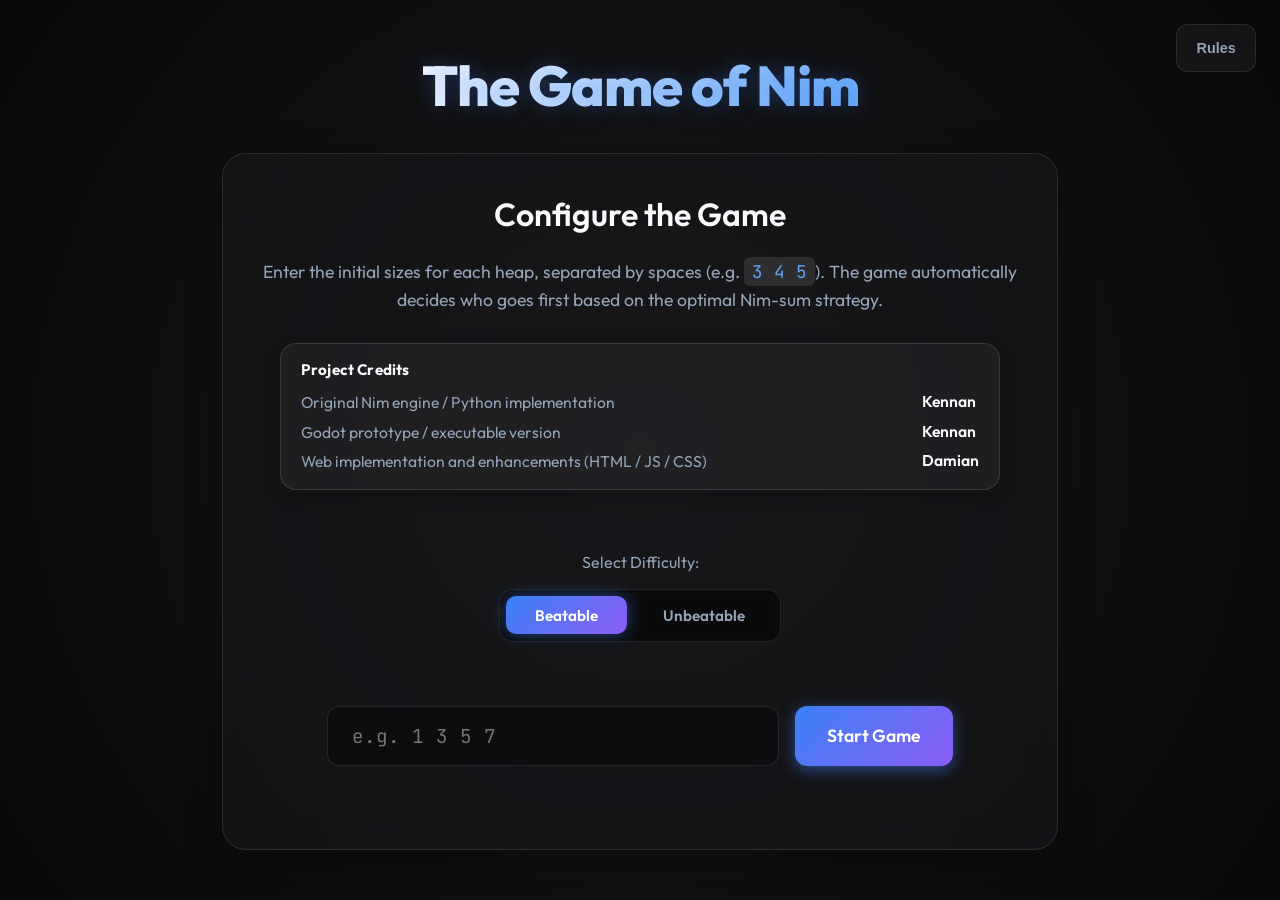
==== docs/index.html @ 415c8422 "Update Project Credits and role descriptions" ====
<!DOCTYPE html>
<html lang="en">

<head>
    <meta charset="UTF-8">
    <meta name="viewport" content="width=device-width, initial-scale=1.0">
    <title>Nim Game</title>
    <meta name="description" content="A graphical implementation of the classic game of Nim.">
    <link rel="stylesheet" href="style.css">
    <link
        href="https://fonts.googleapis.com/css2?family=Outfit:wght@300;400;600;800&family=JetBrains+Mono:wght@400&display=swap"
        rel="stylesheet">
</head>

<body>
    <div id="app">
        <button id="rules-btn" class="icon-btn" title="How to Play">Rules</button>
        <header>
            <h1 class="glow-text">The Game of Nim</h1>
        </header>

        <main>
            <!-- Setup Screen -->
            <section id="setup-screen" class="glass-panel active">
                <h2>Configure the Game</h2>
                <p>Enter the initial sizes for each heap, separated by spaces (e.g. <code>3 4 5</code>). The game
                    automatically decides who goes first based on the optimal Nim-sum strategy.</p>

                <div class="attribution-box">
                    <div class="attribution-title">Project Credits</div>
                    <div class="attribution-grid">
                        <div class="attr-role">Original Nim engine / Python implementation</div>
                        <div class="attr-name">Kennan</div>

                        <div class="attr-role">Godot prototype / executable version</div>
                        <div class="attr-name">Kennan</div>

                        <div class="attr-role">Web implementation and enhancements (HTML / JS / CSS)</div>
                        <div class="attr-name">Damian</div>
                    </div>
                </div>

                <div class="difficulty-section">
                    <p>Select Difficulty:</p>
                    <div class="difficulty-group">
                        <button id="difficulty-beatable" class="toggle-btn active">Beatable</button>
                        <button id="difficulty-unbeatable" class="toggle-btn">Unbeatable</button>
                    </div>
                </div>

                <div class="input-group">

                    <input type="text" id="heap-input" value="" placeholder="e.g. 1 3 5 7" />
                    <button id="start-btn" class="primary-btn">Start Game</button>
                </div>

                <div id="setup-error" class="error-msg"></div>
            </section>

            <!-- Game Space -->
            <section id="game-screen" class="glass-panel hidden">
                <div id="game-info">
                    <span id="turn-indicator" class="turn-indicator">Your Turn!</span>
                </div>
                <div id="heaps-container">
                    <!-- Heaps will be generated here -->
                </div>
                <div id="controls-container" class="hidden">
                    <div class="move-controls">
                        <span id="selection-info">Select a heap to take stones.</span>
                        <div class="input-wrapper">
                            <input type="number" id="take-amount-input" min="1" placeholder="Qty" />
                            <button id="confirm-btn" class="primary-btn disabled" disabled>Confirm Move</button>
                        </div>
                    </div>
                </div>
            </section>

            <!-- Game Over Screen -->
            <section id="game-over-screen" class="glass-panel hidden">
                <h2 id="winner-text" class="glow-text">Game Over</h2>
                <p id="winner-subtext"></p>
                <div class="game-over-controls">
                    <button id="restart-btn" class="primary-btn">Play Again</button>
                    <button id="strategy-btn" class="secondary-btn hidden">How to win Nim</button>
                </div>
            </section>
        </main>

        <!-- Rules Modal -->
        <div id="rules-overlay" class="overlay hidden">
            <div id="rules-modal" class="glass-panel modal">
                <button id="close-rules" class="close-btn">&times;</button>
                <h2>How to Play Nim</h2>
                <div class="rules-content">
                    <div class="rule-item">
                        <span class="rule-num">1</span>
                        <p>The game starts with several heaps of stones.</p>
                    </div>
                    <div class="rule-item">
                        <span class="rule-num">2</span>
                        <p>On your turn, you can take away as many stones as you want from any <strong>one</strong>
                            heap.</p>
                    </div>
                    <div class="rule-item">
                        <span class="rule-num">3</span>
                        <p>The player who removes the last stone from the board wins the game!</p>
                    </div>
                </div>
                <button id="got-it-btn" class="primary-btn">Got it!</button>
            </div>
        </div>

        <!-- Strategy Modal -->
        <div id="strategy-overlay" class="overlay hidden">
            <div id="strategy-modal" class="glass-panel modal">
                <button id="close-strategy" class="close-btn">&times;</button>
                <h2>The Nim-Sum Strategy</h2>
                <div class="rules-content">
                    <p>First, switch each heap's chip count to <strong>binary</strong> (base 2), e.g.
                        <code>110101</code> for <code>53</code> or <code>100101</code> for <code>37</code>.
                    </p>

                    <p>Compare the binary digits at each position (<code>2^0</code>, <code>2^1</code>, etc.).
                        <br>• 0 and 0 output <strong>0</strong>
                        <br>• 0 and 1 output <strong>1</strong>
                        <br>• 1 and 1 output <strong>0</strong>
                    </p>

                    <div class="example-box">
                        <strong>Example Case:</strong>
                        <p>For pile sizes <strong>1, 2, and 3</strong>:</p>
                        <code>1  -> 01</code><br>
                        <code>2  -> 10</code><br>
                        <code>3  -> 11</code><br>
                        <hr>
                        <code>Nim-Sum -> 00</code>
                        <p>Since the result is <code>00</code>, the player who starts from this position will
                            <strong>lose</strong> against perfect play.
                        </p>
                    </div>

                    <p>The goal is to move so that your opponent is left with a <strong>Nim-Sum of 0</strong>. To do
                        this you can calculate the Nim-Sum of your position and figure out how many chips need to be
                        subtracted to change it to 0. If you do this every turn, victory is guaranteed!</p>
                </div>
                <button id="close-strategy-btn" class="primary-btn">Mastered it!</button>
            </div>
        </div>
    </div>
    <script src="script.js"></script>
</body>

</html>
---- docs/style.css ----
:root {
    --bg-color-1: #09090b;
    --bg-color-2: #18181b;
    --text-primary: #f8fafc;
    --text-secondary: #94a3b8;
    --accent-color: #3b82f6;
    --accent-glow: rgba(59, 130, 246, 0.5);
    --accent-hover: #60a5fa;
    --stone-color: #8b5cf6;
    --stone-glow: rgba(139, 92, 246, 0.6);
    --stone-hover: #a78bfa;
    --danger-color: #ef4444;
    --danger-glow: rgba(239, 68, 68, 0.5);
    
    --glass-bg: rgba(24, 24, 27, 0.6);
    --glass-border: rgba(255, 255, 255, 0.1);
    --glass-shadow: 0 8px 32px 0 rgba(0, 0, 0, 0.37);
    --backdrop-blur: blur(16px);
}

* {
    margin: 0;
    padding: 0;
    box-sizing: border-box;
}

body {
    font-family: 'Outfit', sans-serif;
    background: radial-gradient(circle at center, var(--bg-color-2), var(--bg-color-1));
    color: var(--text-primary);
    min-height: 100vh;
    display: flex;
    justify-content: center;
    align-items: center;
    overflow-x: hidden;
}

#app {
    width: 100%;
    max-width: 900px;
    padding: 2rem;
    display: flex;
    flex-direction: column;
    gap: 2rem;
    align-items: center;
}

header {
    text-align: center;
}

.glow-text {
    font-size: 3.5rem;
    font-weight: 800;
    background: linear-gradient(135deg, #fff, var(--accent-hover));
    -webkit-background-clip: text;
    background-clip: text;
    -webkit-text-fill-color: transparent;
    text-shadow: 0 0 20px rgba(59, 130, 246, 0.3);
    letter-spacing: -1px;
}

.glass-panel {
    background: var(--glass-bg);
    border: 1px solid var(--glass-border);
    backdrop-filter: var(--backdrop-blur);
    -webkit-backdrop-filter: var(--backdrop-blur);
    border-radius: 24px;
    padding: 2.5rem;
    box-shadow: var(--glass-shadow);
    width: 100%;
    text-align: center;
    display: none;
    opacity: 0;
    transform: translateY(20px);
    transition: opacity 0.2s ease, transform 0.2s ease;
}

.glass-panel.active {
    display: flex;
    flex-direction: column;
    gap: 1.5rem;
    opacity: 1;
    transform: translateY(0);
}

h2 {
    font-size: 2rem;
    font-weight: 600;
    color: var(--text-primary);
}

p {
    color: var(--text-secondary);
    line-height: 1.6;
    font-size: 1.1rem;
}

code {
    font-family: 'JetBrains Mono', monospace;
    background: rgba(255, 255, 255, 0.1);
    padding: 0.2rem 0.5rem;
    border-radius: 6px;
    color: var(--accent-hover);
}

.difficulty-section {
    margin: 1.5rem 0;
    display: flex;
    flex-direction: column;
    gap: 0.8rem;
    align-items: center;
}

.difficulty-section p {
    font-size: 1rem;
    color: var(--text-secondary);
}

.difficulty-group {
    display: flex;
    gap: 0.5rem;
    background: rgba(0, 0, 0, 0.5);
    padding: 0.4rem;
    border-radius: 14px;
    border: 1px solid var(--glass-border);
    backdrop-filter: blur(8px);
}

.toggle-btn {
    background: transparent;
    color: var(--text-secondary);
    border: none;
    padding: 0.6rem 1.8rem;
    border-radius: 10px;
    font-family: 'Outfit', sans-serif;
    font-size: 0.95rem;
    font-weight: 600;
    cursor: pointer;
    transition: all 0.3s cubic-bezier(0.4, 0, 0.2, 1);
}

.toggle-btn:hover:not(.active) {
    color: var(--text-primary);
    background: rgba(255, 255, 255, 0.05);
}

.toggle-btn.active {
    background: linear-gradient(135deg, var(--accent-color), var(--stone-color));
    color: white;
    box-shadow: 0 0 15px var(--accent-glow);
}

.input-group {

    display: flex;
    gap: 1rem;
    justify-content: center;
    margin-top: 1rem;
}

input[type="text"] {
    background: rgba(0,0,0,0.3);
    border: 1px solid var(--glass-border);
    border-radius: 12px;
    padding: 1rem 1.5rem;
    color: var(--text-primary);
    font-family: 'JetBrains Mono', monospace;
    font-size: 1.2rem;
    width: 60%;
    outline: none;
    transition: all 0.3s ease;
}

input[type="text"]:focus {
    border-color: var(--accent-color);
    box-shadow: 0 0 15px var(--accent-glow);
}

.primary-btn {
    background: linear-gradient(135deg, var(--accent-color), var(--stone-color));
    color: white;
    font-family: 'Outfit', sans-serif;
    font-size: 1.1rem;
    font-weight: 600;
    padding: 1rem 2rem;
    border: none;
    border-radius: 12px;
    cursor: pointer;
    box-shadow: 0 4px 15px var(--accent-glow);
    transition: all 0.3s ease;
}

.primary-btn:hover:not(:disabled) {
    transform: translateY(-2px);
    box-shadow: 0 8px 25px var(--accent-glow);
    filter: brightness(1.1);
}

.primary-btn:active:not(:disabled) {
    transform: translateY(1px);
}

.primary-btn.disabled {
    background: var(--bg-color-2);
    box-shadow: none;
    color: var(--text-secondary);
    cursor: not-allowed;
    opacity: 0.7;
}

.secondary-btn {
    background: linear-gradient(135deg, var(--stone-color), #4f46e5);
    color: white;
    font-family: 'Outfit', sans-serif;
    font-size: 1.1rem;
    font-weight: 600;
    padding: 1rem 2rem;
    border: none;
    border-radius: 12px;
    cursor: pointer;
    box-shadow: 0 4px 15px var(--stone-glow);
    transition: all 0.3s ease;
}

.secondary-btn:hover:not(:disabled) {
    transform: translateY(-2px);
    box-shadow: 0 8px 25px var(--stone-glow);
    filter: brightness(1.1);
}

.secondary-btn:active:not(:disabled) {
    transform: translateY(1px);
}

.game-over-controls {
    display: flex;
    gap: 1.5rem;
    justify-content: center;
    margin-top: 1rem;
    flex-wrap: wrap;
    width: 100%;
}

@media (max-width: 600px) {
    .game-over-controls {
        flex-direction: column;
        align-items: stretch;
        gap: 1rem;
    }
    
    .primary-btn, .secondary-btn {
        width: 100%;
        padding: 0.8rem 1.5rem;
        font-size: 1rem;
    }
}

.hidden {
    display: none !important;
}

.error-msg {
    color: var(--danger-color);
    font-size: 0.9rem;
    min-height: 1.2rem;
}

/* Game Space */
#game-info {
    margin-bottom: 2rem;
}

.turn-indicator {
    font-size: 1.5rem;
    font-weight: 600;
    padding: 0.5rem 1.5rem;
    border-radius: 50px;
    background: rgba(255,255,255,0.05);
    border: 1px solid var(--glass-border);
    transition: all 0.3s ease;
}

.turn-player {
    color: var(--accent-hover);
    box-shadow: 0 0 20px var(--accent-glow);
    border-color: var(--accent-color);
}

.turn-bot {
    color: var(--danger-color);
    box-shadow: 0 0 20px var(--danger-glow);
    border-color: var(--danger-color);
}

#heaps-container {
    display: flex;
    flex-wrap: wrap;
    justify-content: center;
    gap: 2.5rem;
    margin-bottom: 2rem;
}

.heap {
    display: flex;
    flex-direction: column-reverse; /* Stack from bottom to top */
    gap: 0.5rem;
    align-items: center;
    padding: 1rem;
    border-radius: 16px;
    transition: all 0.3s ease;
    border: 1px solid transparent;
}

.heap.hoverable:hover {
    background: rgba(255,255,255,0.03);
    border-color: var(--glass-border);
}

.heap.disabled {
    opacity: 0.6;
    pointer-events: none;
    filter: grayscale(0.5);
}

.stone {
    width: 50px;
    height: 15px;
    background: var(--stone-color);
    border-radius: 8px;
    box-shadow: 0 0 10px var(--stone-glow), inset 0 0 5px rgba(255,255,255,0.5);
    cursor: pointer;
    transition: all 0.2s ease;
    position: relative;
    overflow: hidden;
}

.stone::after {
    content: '';
    position: absolute;
    top: 0;
    left: -100%;
    width: 50%;
    height: 100%;
    background: linear-gradient(90deg, transparent, rgba(255,255,255,0.4), transparent);
    animation: shine 3s infinite;
}

@keyframes shine {
    0% { left: -100%; }
    20% { left: 200%; }
    100% { left: 200%; }
}

.stone:hover, .stone.selected {
    background: var(--stone-hover);
    box-shadow: 0 0 20px var(--stone-glow), inset 0 0 8px rgba(255,255,255,0.8);
    transform: scale(1.05);
}

.stone.removing {
    animation: popOut 0.4s ease forwards;
}

@keyframes popOut {
    0% { transform: scale(1); opacity: 1; }
    50% { transform: scale(1.2); opacity: 0.8; }
    100% { transform: scale(0); opacity: 0; }
}

#controls-container {
    display: flex;
    flex-direction: column;
    align-items: center;
    gap: 1.5rem;
    min-height: 120px;
}

.move-controls {
    display: flex;
    flex-direction: column;
    gap: 1rem;
    align-items: center;
}

.input-wrapper {
    display: flex;
    gap: 0.5rem;
    align-items: center;
}

#take-amount-input {
    background: rgba(0,0,0,0.3);
    border: 1px solid var(--glass-border);
    border-radius: 12px;
    padding: 0.8rem;
    color: var(--text-primary);
    font-family: 'JetBrains Mono', monospace;
    font-size: 1.2rem;
    width: 80px;
    text-align: center;
    outline: none;
    transition: all 0.3s ease;
}

#take-amount-input:focus {
    border-color: var(--accent-color);
    box-shadow: 0 0 15px var(--accent-glow);
}

#selection-info {
    font-size: 1.1rem;
    font-weight: 600;
}

.heap.selected {
    background: rgba(59, 130, 246, 0.1);
    border-color: var(--accent-color);
    box-shadow: 0 0 20px rgba(59, 130, 246, 0.1);
}

/* Floating Rules Button */
.icon-btn {
    position: fixed;
    top: 1.5rem;
    right: 1.5rem;
    height: 48px;
    padding: 0 1.2rem;
    border-radius: 12px;
    border: 1px solid rgba(255, 255, 255, 0.1);
    background: rgba(24, 24, 27, 0.8);
    backdrop-filter: blur(10px);
    -webkit-backdrop-filter: blur(10px);
    color: var(--text-secondary);
    font-size: 0.9rem;
    font-weight: 600;
    cursor: pointer;
    z-index: 1000;
    transition: all 0.2s ease;
    display: flex;
    align-items: center;
    justify-content: center;
}

.icon-btn:hover {
    background: rgba(255, 255, 255, 0.1);
    color: white;
    border-color: rgba(255, 255, 255, 0.2);
}

.icon-btn:focus-visible {
    outline: 2px solid white;
    outline-offset: 2px;
}

/* Modal Styling */
.overlay {
    position: fixed;
    top: 0;
    left: 0;
    width: 100%;
    height: 100%;
    background: rgba(0, 0, 0, 0.5);
    backdrop-filter: blur(8px);
    -webkit-backdrop-filter: blur(8px);
    display: flex;
    justify-content: center;
    align-items: center;
    z-index: 2000;
    opacity: 1;
    transition: opacity 0.3s ease;
}

.overlay.hidden {
    display: none !important;
    opacity: 0;
}

.modal {
    max-width: 500px;
    width: 90%;
    max-height: 85vh;
    padding: 3rem 2rem 2rem 2rem;
    position: relative;
    overflow-y: auto;
    display: flex !important;
    flex-direction: column;
    gap: 1.5rem;
    opacity: 1 !important;
    transform: translateY(0) !important;
}

.modal::-webkit-scrollbar {
    width: 6px;
}

.modal::-webkit-scrollbar-track {
    background: transparent;
}

.modal::-webkit-scrollbar-thumb {
    background: var(--accent-color);
    border-radius: 10px;
}

.close-btn {
    position: absolute;
    top: 1rem;
    right: 1.5rem;
    background: none;
    border: none;
    color: var(--text-secondary);
    font-size: 2rem;
    cursor: pointer;
    transition: color 0.2s ease;
}

.close-btn:hover {
    color: var(--danger-color);
}

.rules-content {
    text-align: left;
    display: flex;
    flex-direction: column;
    gap: 1.5rem;
}

.rule-item {
    display: flex;
    gap: 1.2rem;
    align-items: flex-start;
}

.rule-num {
    background: linear-gradient(135deg, var(--accent-color), var(--stone-color));
    width: 32px;
    height: 32px;
    min-width: 32px;
    border-radius: 50%;
    display: flex;
    align-items: center;
    justify-content: center;
    font-weight: 800;
    font-size: 1rem;
    box-shadow: 0 0 10px var(--accent-glow);
}

.rule-item p {
    font-size: 1rem;
    margin: 0;
}

.rules-content p {
    font-size: 1.05rem;
    margin-bottom: 0.5rem;
}

.example-box {
    background: rgba(0, 0, 0, 0.2);
    border: 1px dashed var(--glass-border);
    border-radius: 12px;
    padding: 1.5rem;
    margin: 1rem 0;
    font-family: 'JetBrains Mono', monospace;
    text-align: center;
}

.example-box strong {
    display: block;
    margin-bottom: 0.8rem;
    color: var(--accent-hover);
    font-family: 'Outfit', sans-serif;
}

.example-box code {
    font-size: 1.1rem;
    background: none;
    padding: 0;
}

.example-box hr {
    border: none;
    border-top: 1px solid var(--glass-border);
    margin: 0.5rem auto;
    width: 60px;
}

.rule-item strong {
    color: var(--accent-hover);
}

.setup-actions {
    width: 100%;
    display: flex;
    justify-content: flex-end;
    margin: -0.15rem 0 0.35rem 0;
}
.attribution-box {
    width: 100%;
    max-width: 720px;
    margin: 0.25rem auto 0.75rem auto;
    padding: 1rem 1.25rem;
    text-align: left;
    background: rgba(255, 255, 255, 0.045);
    border: 1px solid rgba(255, 255, 255, 0.12);
    border-radius: 16px;
    box-shadow: 0 6px 20px rgba(0, 0, 0, 0.18);
}

.attribution-title {
    font-size: 0.95rem;
    font-weight: 700;
    letter-spacing: 0.01em;
    text-transform: none;
    color: var(--text-primary);
    margin-bottom: 0.75rem;
}

.attribution-grid {
    display: grid;
    grid-template-columns: 1fr auto;
    gap: 0.45rem 1rem;
    align-items: start;
}

.attr-role {
    color: var(--text-secondary);
    font-size: 0.98rem;
    line-height: 1.45;
}

.attr-name {
    color: var(--text-primary);
    font-size: 0.98rem;
    font-weight: 600;
    white-space: nowrap;
}

@media (max-width: 640px) {
    .attribution-grid {
        grid-template-columns: 1fr;
    }

    .attr-name {
        margin-bottom: 0.45rem;
    }
}
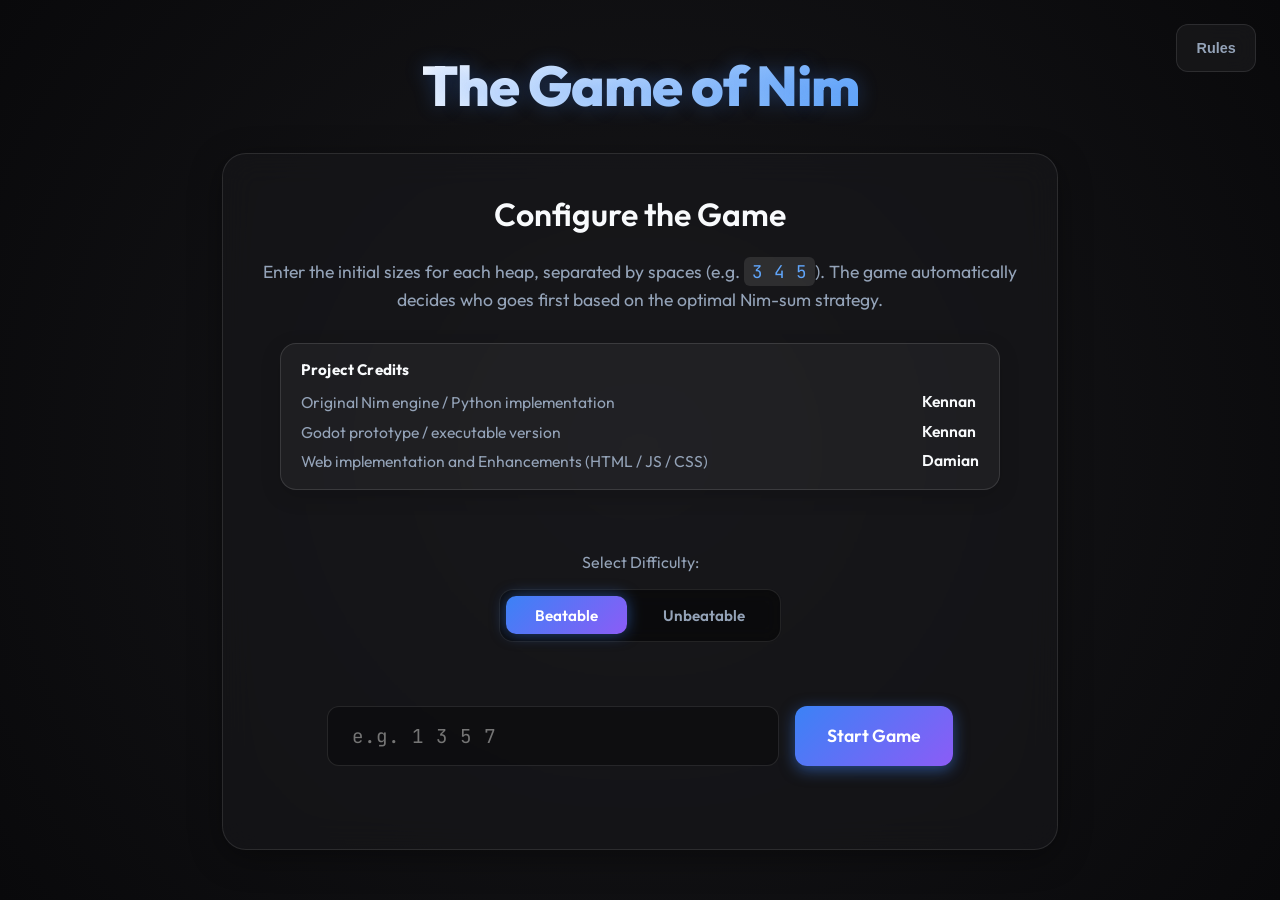
==== commit 130a47f5: "Capitalize Enhancements in Project Credits" ====
--- a/docs/index.html
+++ b/docs/index.html
@@ -35,7 +35,7 @@
                         <div class="attr-role">Godot prototype / executable version</div>
                         <div class="attr-name">Kennan</div>
 
-                        <div class="attr-role">Web implementation and enhancements (HTML / JS / CSS)</div>
+                        <div class="attr-role">Web implementation and Enhancements (HTML / JS / CSS)</div>
                         <div class="attr-name">Damian</div>
                     </div>
                 </div>
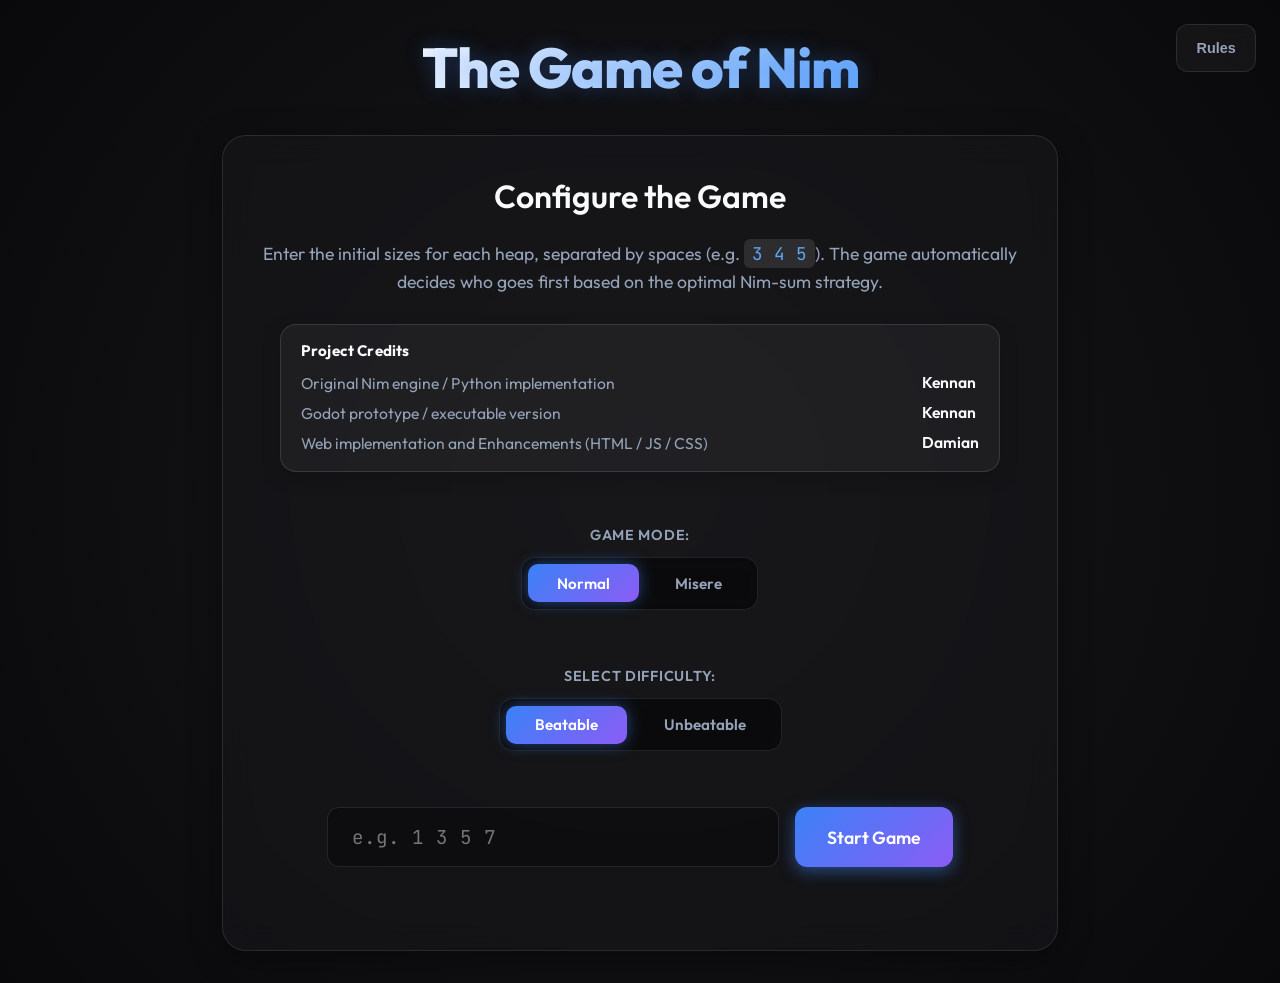
==== commit bdf873d4: "Rename stones to chips across the entire project" ====
--- a/docs/index.html
+++ b/docs/index.html
@@ -40,7 +40,16 @@
                     </div>
                 </div>
 
+                <div class="mode-section">
+                    <p>Game Mode:</p>
+                    <div class="mode-group">
+                        <button id="mode-normal" class="toggle-btn active">Normal</button>
+                        <button id="mode-misere" class="toggle-btn">Misere</button>
+                    </div>
+                </div>
+
                 <div class="difficulty-section">
+
                     <p>Select Difficulty:</p>
                     <div class="difficulty-group">
                         <button id="difficulty-beatable" class="toggle-btn active">Beatable</button>
@@ -67,7 +76,7 @@
                 </div>
                 <div id="controls-container" class="hidden">
                     <div class="move-controls">
-                        <span id="selection-info">Select a heap to take stones.</span>
+                        <span id="selection-info">Select a heap to take chips.</span>
                         <div class="input-wrapper">
                             <input type="number" id="take-amount-input" min="1" placeholder="Qty" />
                             <button id="confirm-btn" class="primary-btn disabled" disabled>Confirm Move</button>
@@ -95,16 +104,16 @@
                 <div class="rules-content">
                     <div class="rule-item">
                         <span class="rule-num">1</span>
-                        <p>The game starts with several heaps of stones.</p>
+                        <p>The game starts with several heaps of chips.</p>
                     </div>
                     <div class="rule-item">
                         <span class="rule-num">2</span>
-                        <p>On your turn, you can take away as many stones as you want from any <strong>one</strong>
+                        <p>On your turn, you can take away as many chips as you want from any <strong>one</strong>
                             heap.</p>
                     </div>
                     <div class="rule-item">
                         <span class="rule-num">3</span>
-                        <p>The player who removes the last stone from the board wins the game!</p>
+                        <p>The player who removes the last chip from the board wins the game!</p>
                     </div>
                 </div>
                 <button id="got-it-btn" class="primary-btn">Got it!</button>
--- a/docs/style.css
+++ b/docs/style.css
@@ -6,9 +6,9 @@
     --accent-color: #3b82f6;
     --accent-glow: rgba(59, 130, 246, 0.5);
     --accent-hover: #60a5fa;
-    --stone-color: #8b5cf6;
-    --stone-glow: rgba(139, 92, 246, 0.6);
-    --stone-hover: #a78bfa;
+    --chip-color: #8b5cf6;
+    --chip-glow: rgba(139, 92, 246, 0.6);
+    --chip-hover: #a78bfa;
     --danger-color: #ef4444;
     --danger-glow: rgba(239, 68, 68, 0.5);
     
@@ -104,20 +104,23 @@
     color: var(--accent-hover);
 }
 
-.difficulty-section {
-    margin: 1.5rem 0;
+.mode-section, .difficulty-section {
+    margin: 1rem 0;
     display: flex;
     flex-direction: column;
-    gap: 0.8rem;
-    align-items: center;
-}
-
-.difficulty-section p {
-    font-size: 1rem;
+    gap: 0.6rem;
+    align-items: center;
+}
+
+.mode-section p, .difficulty-section p {
+    font-size: 0.9rem;
     color: var(--text-secondary);
-}
-
-.difficulty-group {
+    text-transform: uppercase;
+    letter-spacing: 0.05em;
+    font-weight: 600;
+}
+
+.mode-group, .difficulty-group {
     display: flex;
     gap: 0.5rem;
     background: rgba(0, 0, 0, 0.5);
@@ -146,7 +149,7 @@
 }
 
 .toggle-btn.active {
-    background: linear-gradient(135deg, var(--accent-color), var(--stone-color));
+    background: linear-gradient(135deg, var(--accent-color), var(--chip-color));
     color: white;
     box-shadow: 0 0 15px var(--accent-glow);
 }
@@ -178,7 +181,7 @@
 }
 
 .primary-btn {
-    background: linear-gradient(135deg, var(--accent-color), var(--stone-color));
+    background: linear-gradient(135deg, var(--accent-color), var(--chip-color));
     color: white;
     font-family: 'Outfit', sans-serif;
     font-size: 1.1rem;
@@ -210,7 +213,7 @@
 }
 
 .secondary-btn {
-    background: linear-gradient(135deg, var(--stone-color), #4f46e5);
+    background: linear-gradient(135deg, var(--chip-color), #4f46e5);
     color: white;
     font-family: 'Outfit', sans-serif;
     font-size: 1.1rem;
@@ -219,13 +222,13 @@
     border: none;
     border-radius: 12px;
     cursor: pointer;
-    box-shadow: 0 4px 15px var(--stone-glow);
+    box-shadow: 0 4px 15px var(--chip-glow);
     transition: all 0.3s ease;
 }
 
 .secondary-btn:hover:not(:disabled) {
     transform: translateY(-2px);
-    box-shadow: 0 8px 25px var(--stone-glow);
+    box-shadow: 0 8px 25px var(--chip-glow);
     filter: brightness(1.1);
 }
 
@@ -323,19 +326,19 @@
     filter: grayscale(0.5);
 }
 
-.stone {
+.chip {
     width: 50px;
     height: 15px;
-    background: var(--stone-color);
+    background: var(--chip-color);
     border-radius: 8px;
-    box-shadow: 0 0 10px var(--stone-glow), inset 0 0 5px rgba(255,255,255,0.5);
+    box-shadow: 0 0 10px var(--chip-glow), inset 0 0 5px rgba(255,255,255,0.5);
     cursor: pointer;
     transition: all 0.2s ease;
     position: relative;
     overflow: hidden;
 }
 
-.stone::after {
+.chip::after {
     content: '';
     position: absolute;
     top: 0;
@@ -352,13 +355,13 @@
     100% { left: 200%; }
 }
 
-.stone:hover, .stone.selected {
-    background: var(--stone-hover);
-    box-shadow: 0 0 20px var(--stone-glow), inset 0 0 8px rgba(255,255,255,0.8);
+.chip:hover, .chip.selected {
+    background: var(--chip-hover);
+    box-shadow: 0 0 20px var(--chip-glow), inset 0 0 8px rgba(255,255,255,0.8);
     transform: scale(1.05);
 }
 
-.stone.removing {
+.chip.removing {
     animation: popOut 0.4s ease forwards;
 }
 
@@ -533,7 +536,7 @@
 }
 
 .rule-num {
-    background: linear-gradient(135deg, var(--accent-color), var(--stone-color));
+    background: linear-gradient(135deg, var(--accent-color), var(--chip-color));
     width: 32px;
     height: 32px;
     min-width: 32px;
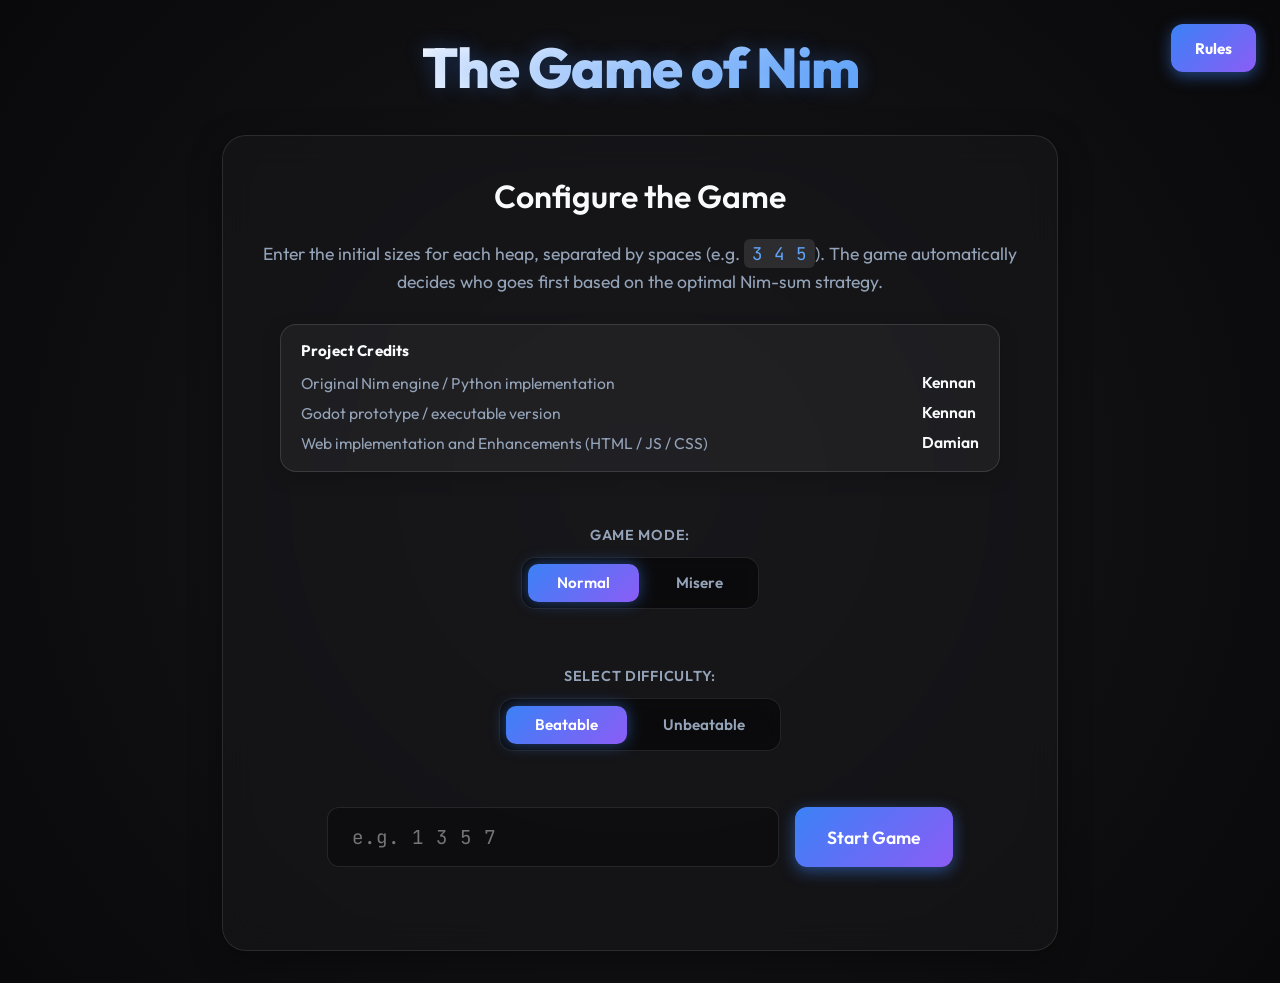
==== commit 94ebae21: "Update Misere strategy explanation and refine logic comments" ====
--- a/docs/index.html
+++ b/docs/index.html
@@ -113,7 +113,13 @@
                     </div>
                     <div class="rule-item">
                         <span class="rule-num">3</span>
-                        <p>The player who removes the last chip from the board wins the game!</p>
+                        <p><strong>Normal Mode:</strong> The player who removes the last chip <em>wins</em> the game.
+                        </p>
+                    </div>
+                    <div class="rule-item">
+                        <span class="rule-num">4</span>
+                        <p><strong>Misere Mode:</strong> The player who removes the last chip <em>loses</em> the game.
+                        </p>
                     </div>
                 </div>
                 <button id="got-it-btn" class="primary-btn">Got it!</button>
@@ -152,6 +158,8 @@
                     <p>The goal is to move so that your opponent is left with a <strong>Nim-Sum of 0</strong>. To do
                         this you can calculate the Nim-Sum of your position and figure out how many chips need to be
                         subtracted to change it to 0. If you do this every turn, victory is guaranteed!</p>
+
+                    <p>To win Misere nim you must change you strategy when their is only 1 pile greater than 1. You must make sure that you start with a nim-sum of 0 because which means that your opponent will be forced to take the last chip instead ensuring you win.</p>
                 </div>
                 <button id="close-strategy-btn" class="primary-btn">Mastered it!</button>
             </div>
--- a/docs/style.css
+++ b/docs/style.css
@@ -428,27 +428,27 @@
     top: 1.5rem;
     right: 1.5rem;
     height: 48px;
-    padding: 0 1.2rem;
+    padding: 0 1.5rem;
     border-radius: 12px;
-    border: 1px solid rgba(255, 255, 255, 0.1);
-    background: rgba(24, 24, 27, 0.8);
-    backdrop-filter: blur(10px);
-    -webkit-backdrop-filter: blur(10px);
-    color: var(--text-secondary);
-    font-size: 0.9rem;
-    font-weight: 600;
+    border: none;
+    background: linear-gradient(135deg, var(--accent-color), var(--chip-color));
+    color: white;
+    font-family: 'Outfit', sans-serif;
+    font-size: 0.95rem;
+    font-weight: 700;
     cursor: pointer;
     z-index: 1000;
-    transition: all 0.2s ease;
+    transition: all 0.3s cubic-bezier(0.4, 0, 0.2, 1);
     display: flex;
     align-items: center;
     justify-content: center;
+    box-shadow: 0 4px 15px var(--accent-glow);
 }
 
 .icon-btn:hover {
-    background: rgba(255, 255, 255, 0.1);
-    color: white;
-    border-color: rgba(255, 255, 255, 0.2);
+    transform: translateY(-3px) scale(1.05);
+    box-shadow: 0 8px 25px var(--accent-glow);
+    filter: brightness(1.1);
 }
 
 .icon-btn:focus-visible {
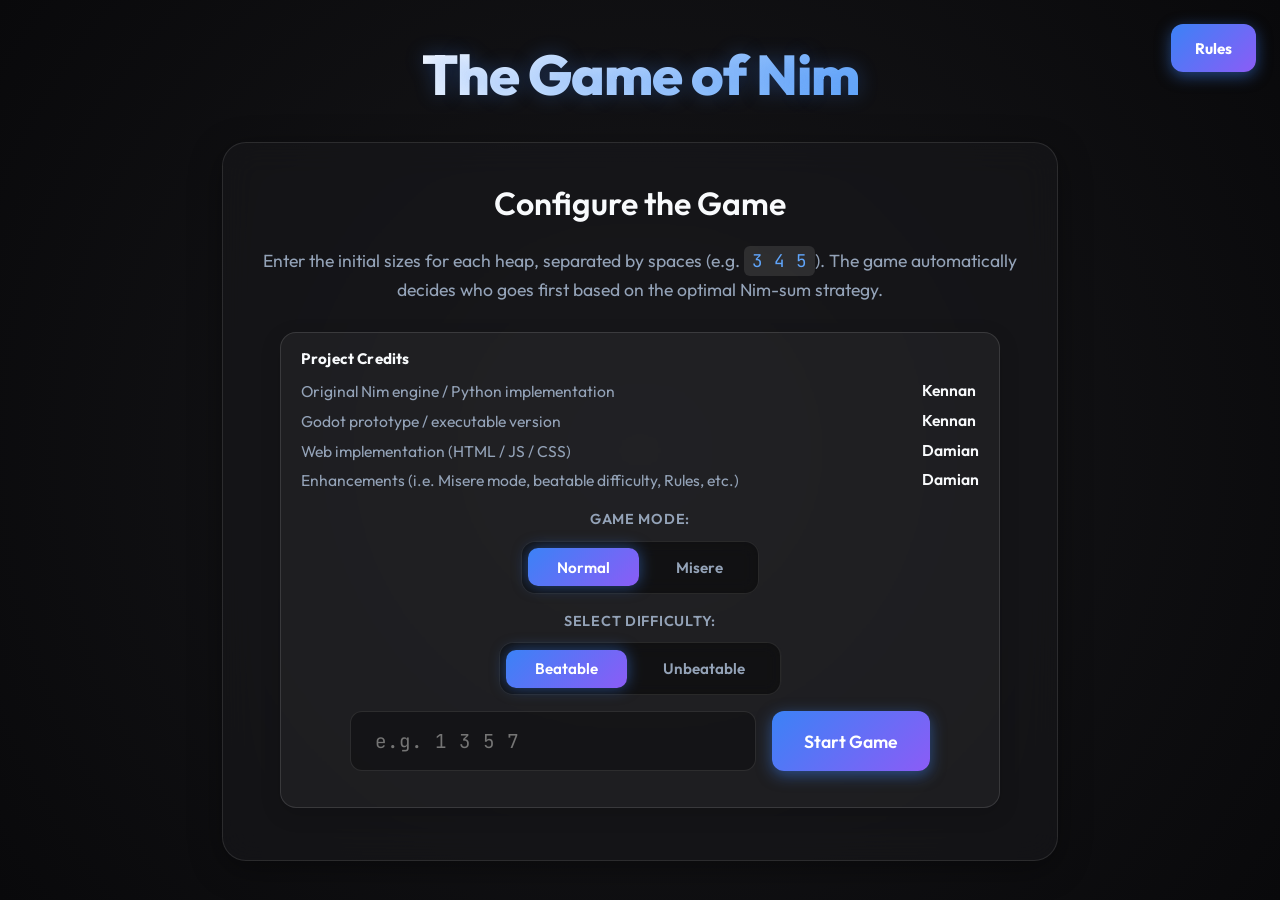
==== commit 70d5747f: "Fix syntax and typos in Project Credits" ====
--- a/docs/index.html
+++ b/docs/index.html
@@ -35,35 +35,37 @@
                         <div class="attr-role">Godot prototype / executable version</div>
                         <div class="attr-name">Kennan</div>
 
-                        <div class="attr-role">Web implementation and Enhancements (HTML / JS / CSS)</div>
+                        <div class="attr-role">Web implementation (HTML / JS / CSS)</div>
+                        <div class="attr-name">Damian</div>
+
+                        <div class="attr-role">Enhancements (i.e. Misere mode, beatable difficulty, Rules, etc.)</div>
                         <div class="attr-name">Damian</div>
                     </div>
-                </div>
 
-                <div class="mode-section">
-                    <p>Game Mode:</p>
-                    <div class="mode-group">
-                        <button id="mode-normal" class="toggle-btn active">Normal</button>
-                        <button id="mode-misere" class="toggle-btn">Misere</button>
+                    <div class="mode-section">
+                        <p>Game Mode:</p>
+                        <div class="mode-group">
+                            <button id="mode-normal" class="toggle-btn active">Normal</button>
+                            <button id="mode-misere" class="toggle-btn">Misere</button>
+                        </div>
                     </div>
-                </div>
 
-                <div class="difficulty-section">
+                    <div class="difficulty-section">
 
-                    <p>Select Difficulty:</p>
-                    <div class="difficulty-group">
-                        <button id="difficulty-beatable" class="toggle-btn active">Beatable</button>
-                        <button id="difficulty-unbeatable" class="toggle-btn">Unbeatable</button>
+                        <p>Select Difficulty:</p>
+                        <div class="difficulty-group">
+                            <button id="difficulty-beatable" class="toggle-btn active">Beatable</button>
+                            <button id="difficulty-unbeatable" class="toggle-btn">Unbeatable</button>
+                        </div>
                     </div>
-                </div>
 
-                <div class="input-group">
+                    <div class="input-group">
 
-                    <input type="text" id="heap-input" value="" placeholder="e.g. 1 3 5 7" />
-                    <button id="start-btn" class="primary-btn">Start Game</button>
-                </div>
+                        <input type="text" id="heap-input" value="" placeholder="e.g. 1 3 5 7" />
+                        <button id="start-btn" class="primary-btn">Start Game</button>
+                    </div>
 
-                <div id="setup-error" class="error-msg"></div>
+                    <div id="setup-error" class="error-msg"></div>
             </section>
 
             <!-- Game Space -->
@@ -159,7 +161,9 @@
                         this you can calculate the Nim-Sum of your position and figure out how many chips need to be
                         subtracted to change it to 0. If you do this every turn, victory is guaranteed!</p>
 
-                    <p>To win Misere nim you must change you strategy when their is only 1 pile greater than 1. You must make sure that you start with a nim-sum of 0 because which means that your opponent will be forced to take the last chip instead ensuring you win.</p>
+                    <p>To win Misere nim you must change you strategy when their is only 1 pile with size greater than
+                        1. You must make sure that you start with a nim-sum of 0 because that means your opponent will
+                        be forced to take the last chip, ensuring you win.</p>
                 </div>
                 <button id="close-strategy-btn" class="primary-btn">Mastered it!</button>
             </div>
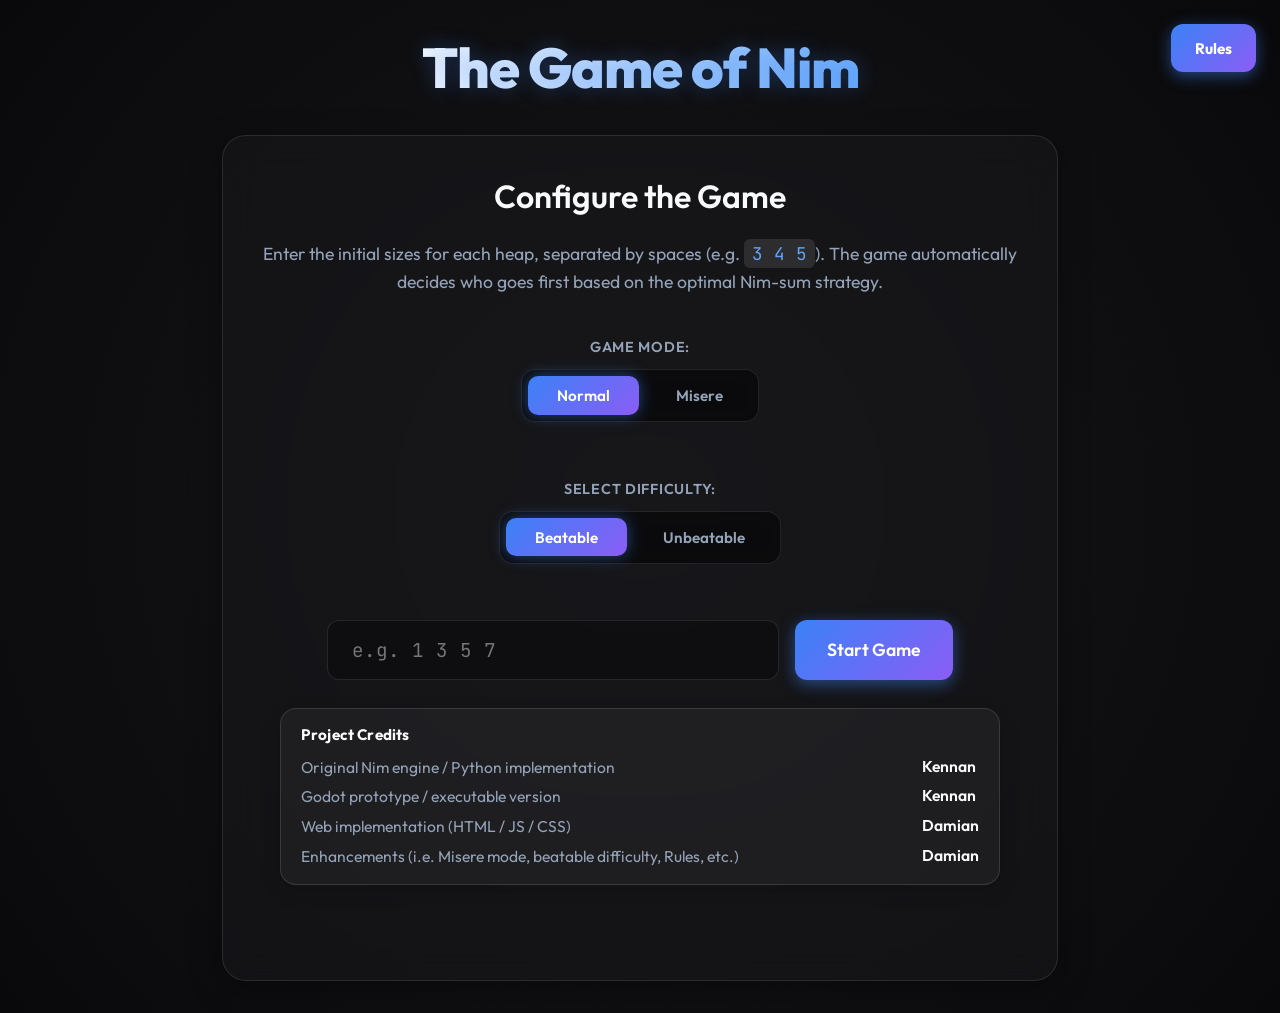
==== commit e0bb1a9c: "Move Project Credits to the bottom of the setup screen" ====
--- a/docs/index.html
+++ b/docs/index.html
@@ -26,22 +26,6 @@
                 <p>Enter the initial sizes for each heap, separated by spaces (e.g. <code>3 4 5</code>). The game
                     automatically decides who goes first based on the optimal Nim-sum strategy.</p>
 
-                <div class="attribution-box">
-                    <div class="attribution-title">Project Credits</div>
-                    <div class="attribution-grid">
-                        <div class="attr-role">Original Nim engine / Python implementation</div>
-                        <div class="attr-name">Kennan</div>
-
-                        <div class="attr-role">Godot prototype / executable version</div>
-                        <div class="attr-name">Kennan</div>
-
-                        <div class="attr-role">Web implementation (HTML / JS / CSS)</div>
-                        <div class="attr-name">Damian</div>
-
-                        <div class="attr-role">Enhancements (i.e. Misere mode, beatable difficulty, Rules, etc.)</div>
-                        <div class="attr-name">Damian</div>
-                    </div>
-
                     <div class="mode-section">
                         <p>Game Mode:</p>
                         <div class="mode-group">
@@ -64,6 +48,23 @@
                         <input type="text" id="heap-input" value="" placeholder="e.g. 1 3 5 7" />
                         <button id="start-btn" class="primary-btn">Start Game</button>
                     </div>
+
+                <div class="attribution-box">
+                    <div class="attribution-title">Project Credits</div>
+                    <div class="attribution-grid">
+                        <div class="attr-role">Original Nim engine / Python implementation</div>
+                        <div class="attr-name">Kennan</div>
+
+                        <div class="attr-role">Godot prototype / executable version</div>
+                        <div class="attr-name">Kennan</div>
+
+                        <div class="attr-role">Web implementation (HTML / JS / CSS)</div>
+                        <div class="attr-name">Damian</div>
+
+                        <div class="attr-role">Enhancements (i.e. Misere mode, beatable difficulty, Rules, etc.)</div>
+                        <div class="attr-name">Damian</div>
+                    </div>
+                </div>
 
                     <div id="setup-error" class="error-msg"></div>
             </section>
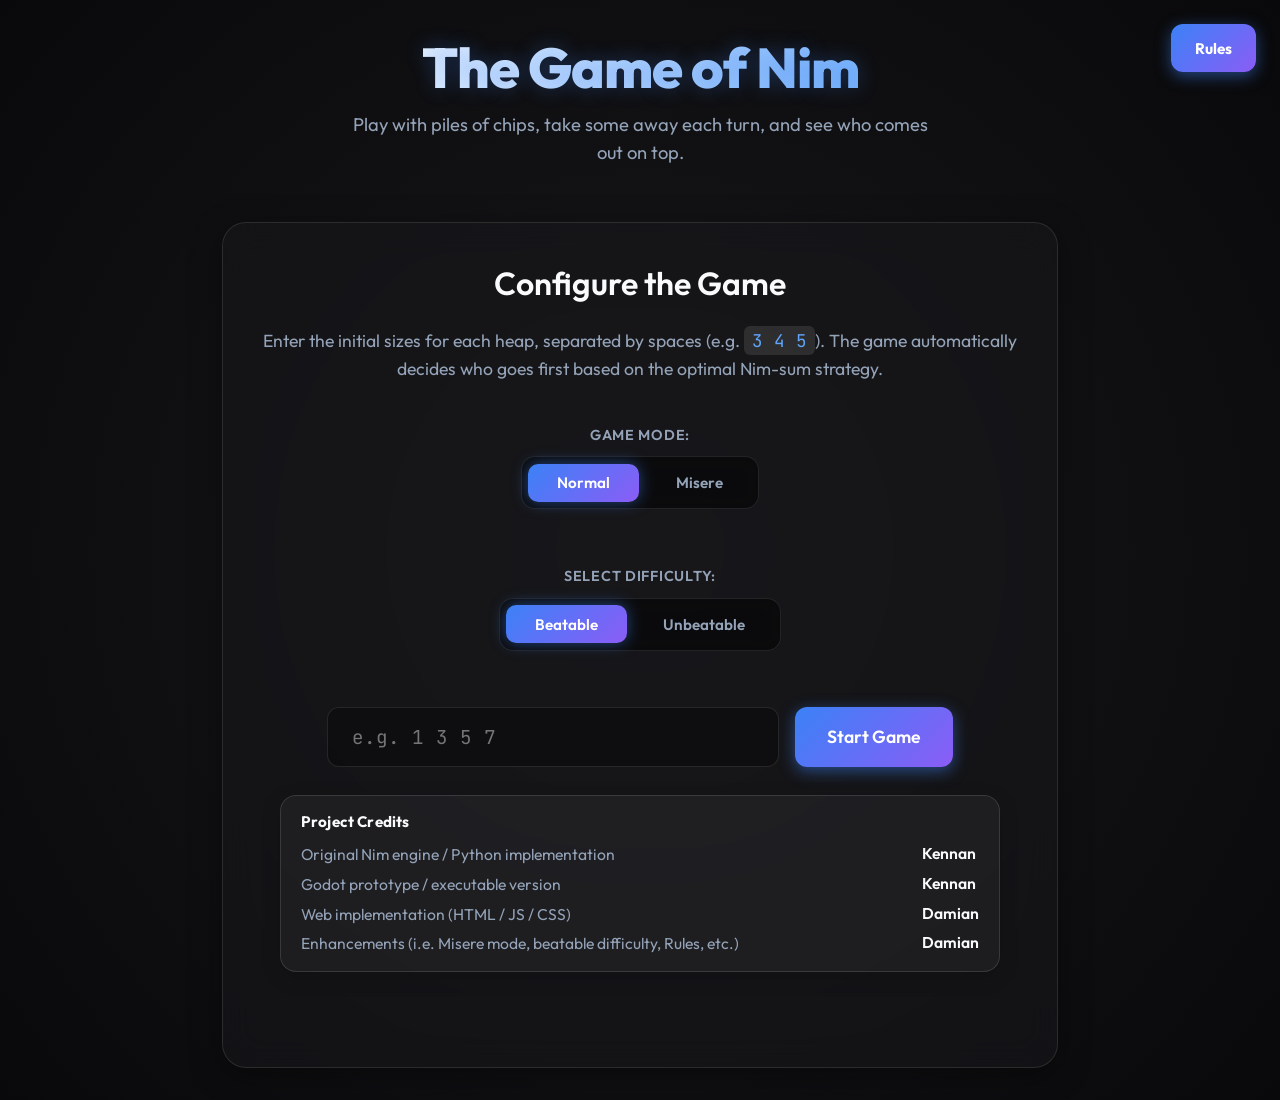
==== commit c0c432f7: "Add gameplay subtitle to header and update styling" ====
--- a/docs/index.html
+++ b/docs/index.html
@@ -17,6 +17,7 @@
         <button id="rules-btn" class="icon-btn" title="How to Play">Rules</button>
         <header>
             <h1 class="glow-text">The Game of Nim</h1>
+            <p class="subtitle">Play with piles of chips, take some away each turn, and see who comes out on top.</p>
         </header>
 
         <main>
--- a/docs/style.css
+++ b/docs/style.css
@@ -58,6 +58,16 @@
     -webkit-text-fill-color: transparent;
     text-shadow: 0 0 20px rgba(59, 130, 246, 0.3);
     letter-spacing: -1px;
+    margin-bottom: 0.5rem;
+}
+
+.subtitle {
+    font-size: 1.15rem;
+    color: var(--text-secondary);
+    max-width: 600px;
+    margin: 0 auto 1.5rem auto;
+    font-weight: 400;
+    line-height: 1.5;
 }
 
 .glass-panel {
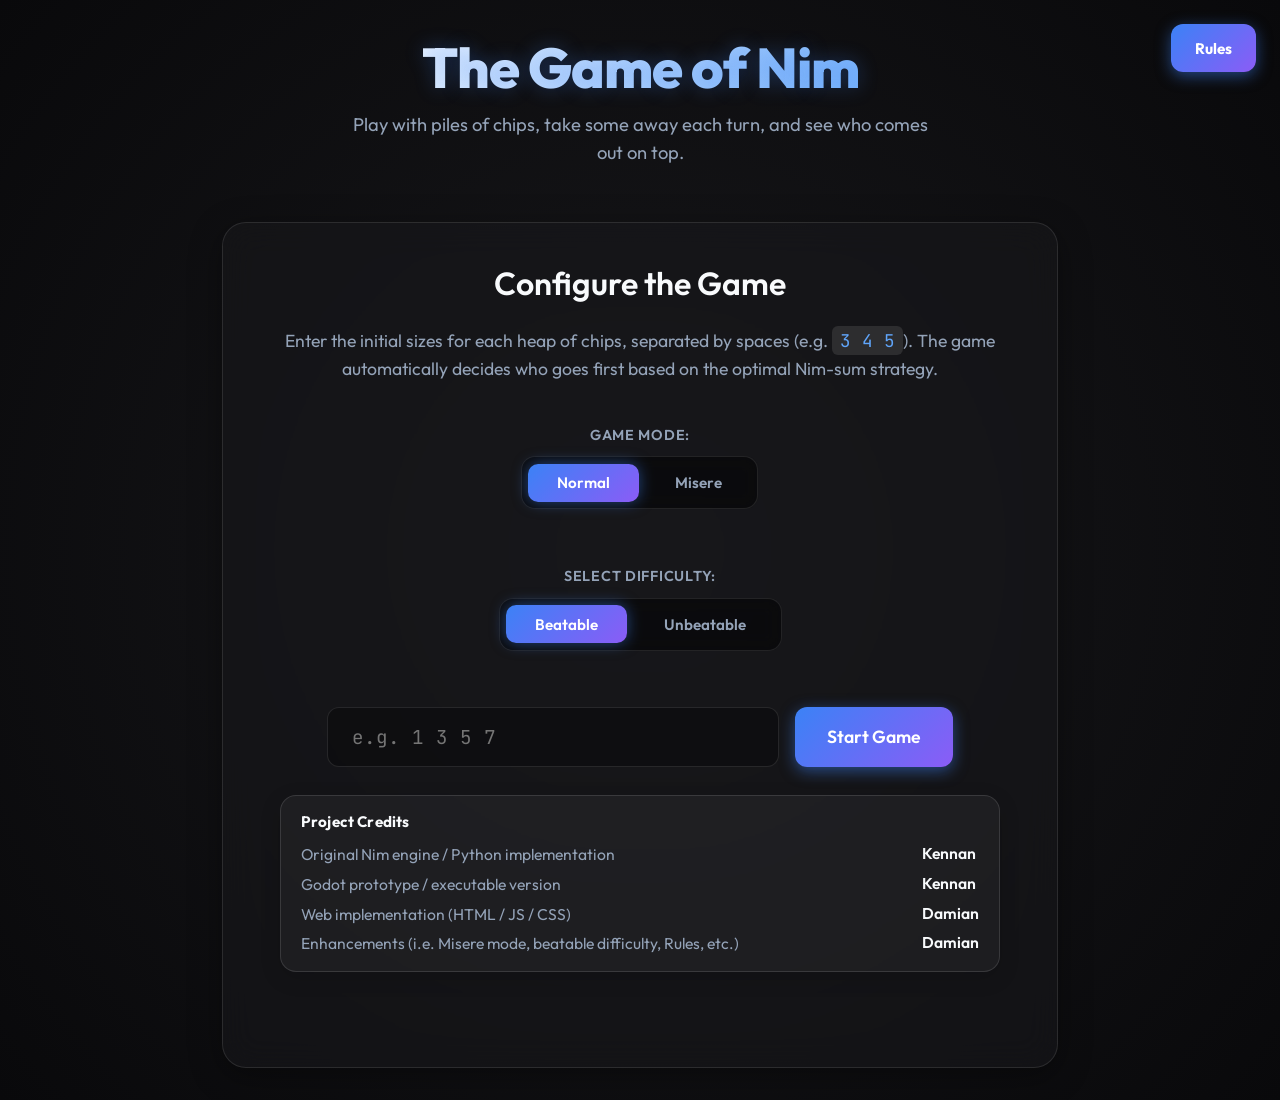
==== commit 60a611aa: "Add 'of chips' to setup instructions" ====
--- a/docs/index.html
+++ b/docs/index.html
@@ -24,7 +24,7 @@
             <!-- Setup Screen -->
             <section id="setup-screen" class="glass-panel active">
                 <h2>Configure the Game</h2>
-                <p>Enter the initial sizes for each heap, separated by spaces (e.g. <code>3 4 5</code>). The game
+                <p>Enter the initial sizes for each heap of chips, separated by spaces (e.g. <code>3 4 5</code>). The game
                     automatically decides who goes first based on the optimal Nim-sum strategy.</p>
 
                     <div class="mode-section">
